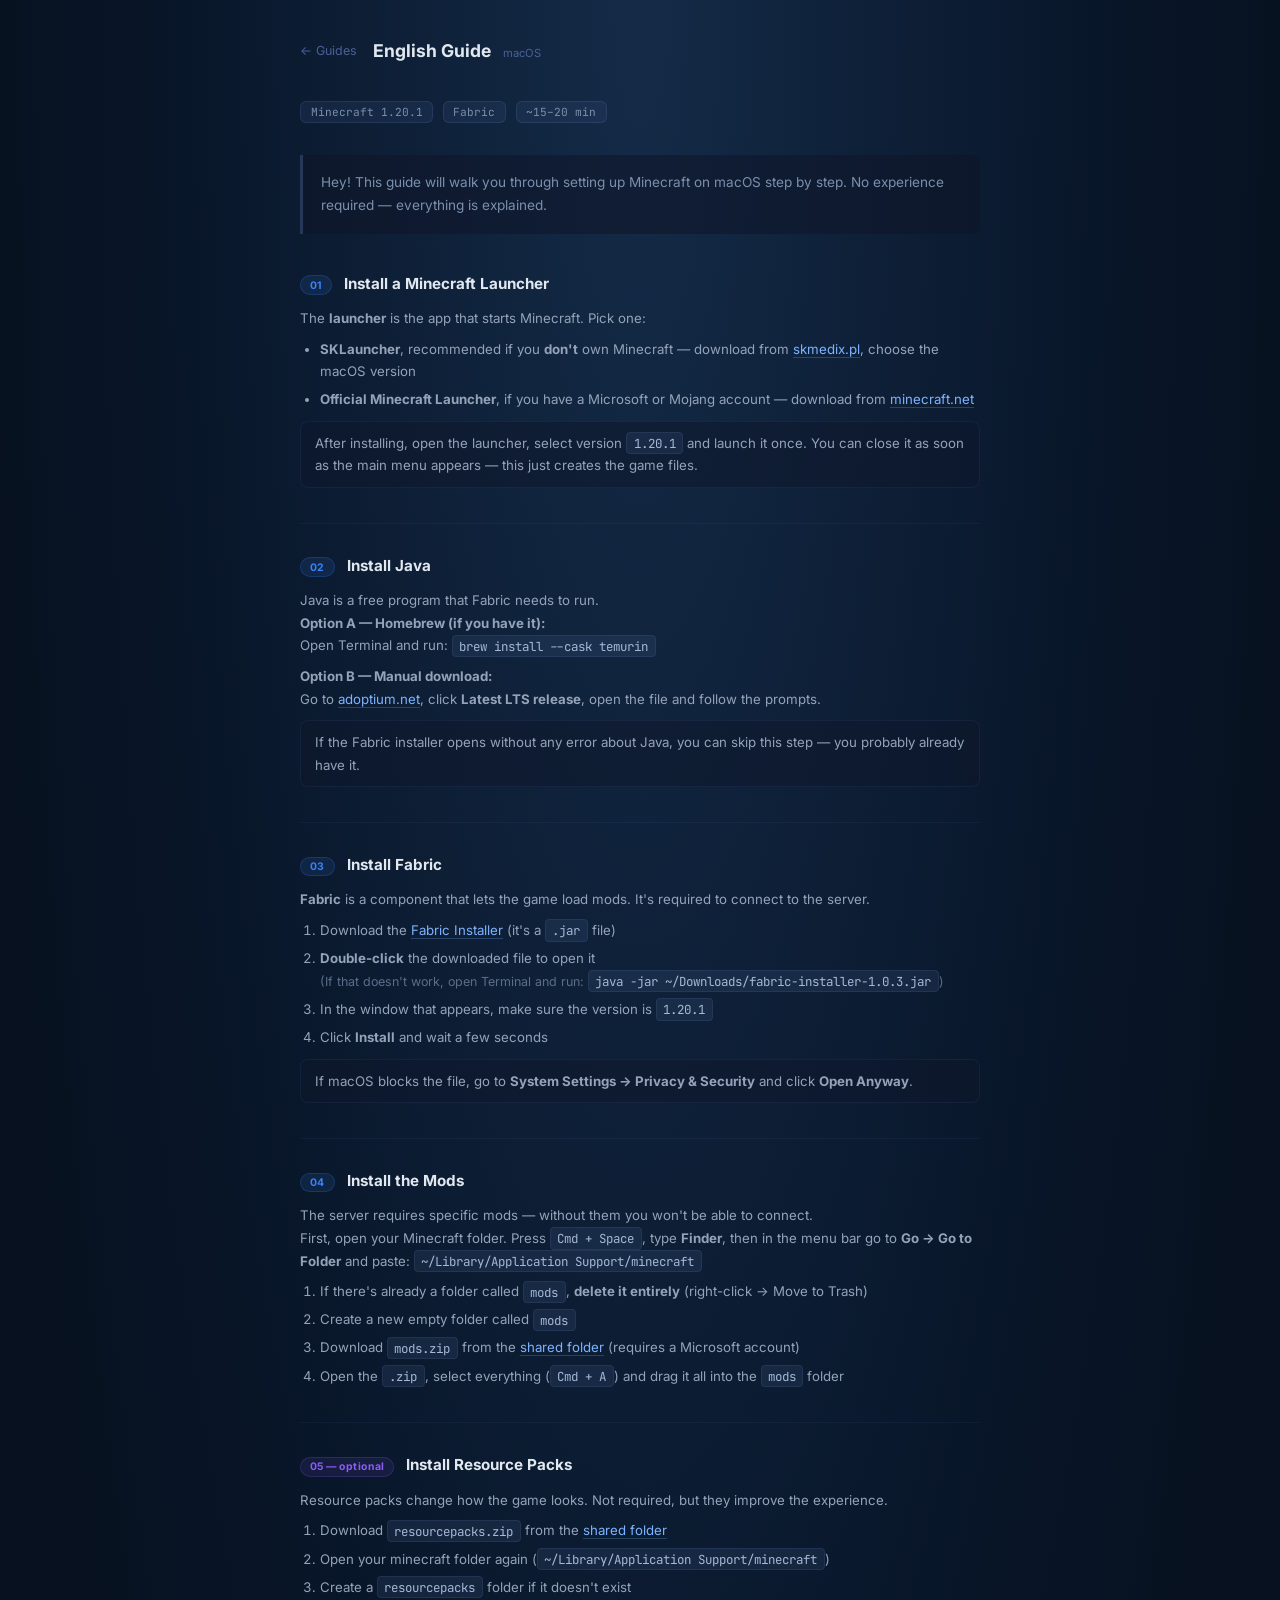
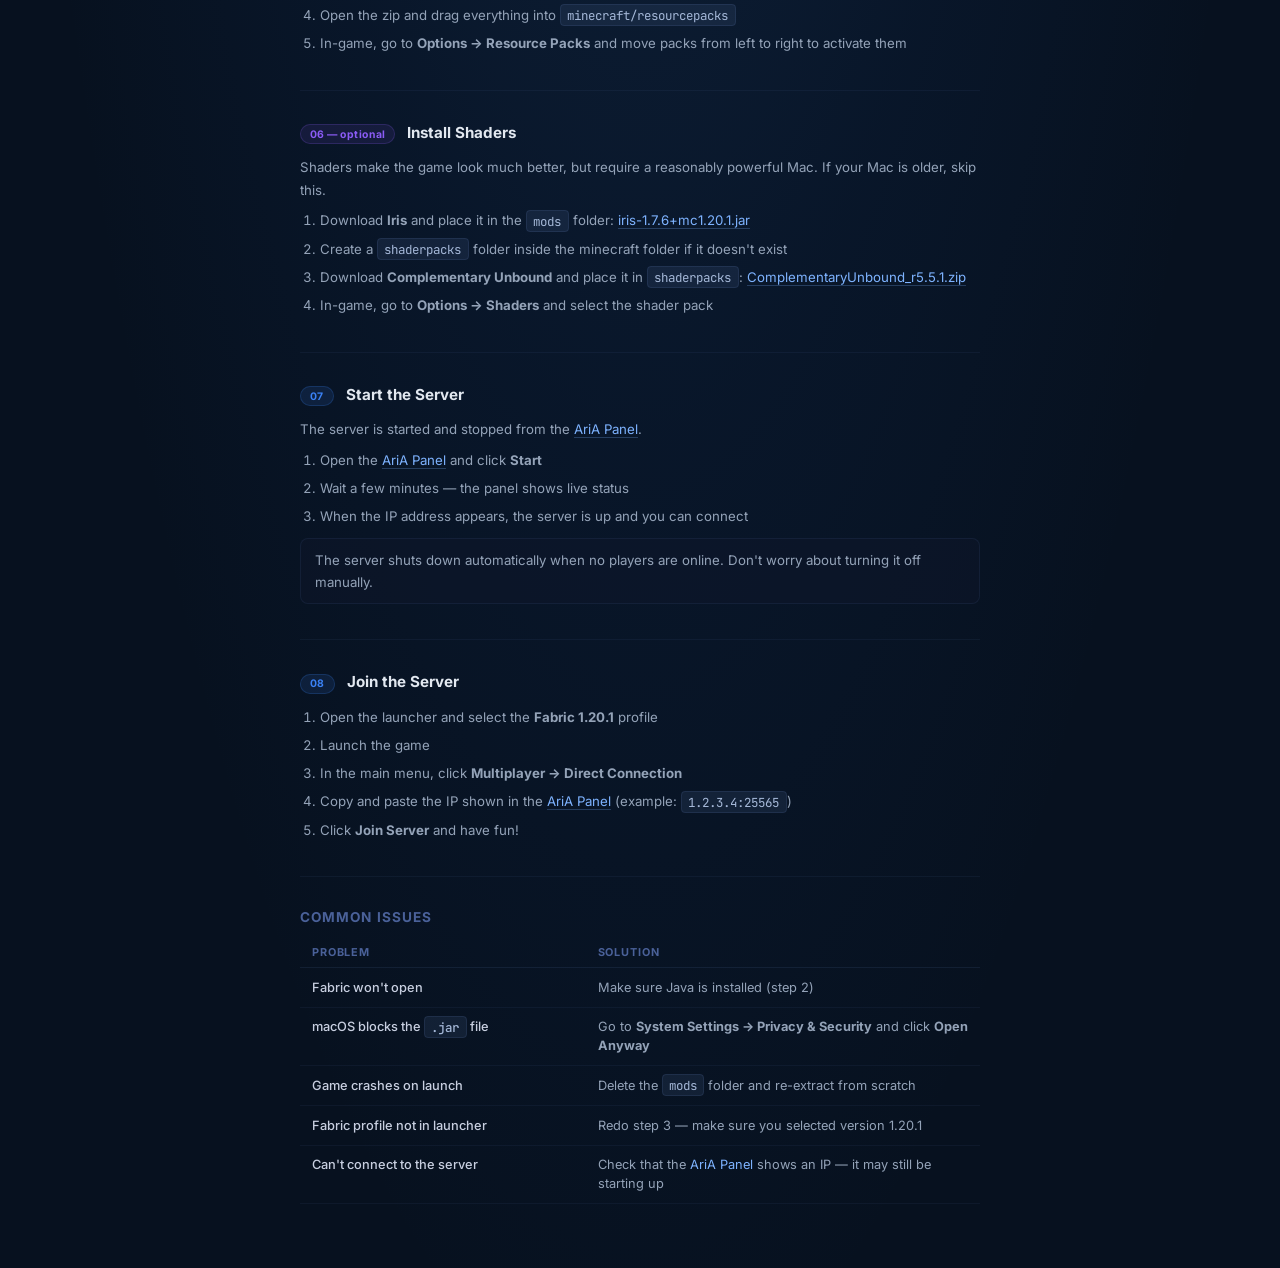
==== en-mac.html @ d8886e95 "Add setup guides site" ====
<!doctype html>
<html lang="en">
<head>
  <meta charset="utf-8">
  <meta name="viewport" content="width=device-width, initial-scale=1">
  <title>English Guide Mac — AriA Server</title>
  <link rel="stylesheet" href="style.css">
</head>
<body>
  <div class="guide-wrap">
    <div class="guide-header">
      <a class="back-link" href="index.html">&#8592; Guides</a>
      <span class="guide-title">English Guide <span class="os-tag">macOS</span></span>
    </div>

    <div class="meta">
      <span>Minecraft 1.20.1</span>
      <span>Fabric</span>
      <span>~15–20 min</span>
    </div>

    <p class="intro">Hey! This guide will walk you through setting up Minecraft on macOS step by step. No experience required — everything is explained.</p>

    <div class="step">
      <div class="step-header"><span class="step-num">01</span><h2>Install a Minecraft Launcher</h2></div>
      <p>The <strong>launcher</strong> is the app that starts Minecraft. Pick one:</p>
      <ul>
        <li><strong>SKLauncher</strong>, recommended if you <strong>don't</strong> own Minecraft — download from <a href="https://skmedix.pl/" target="_blank" rel="noopener">skmedix.pl</a>, choose the macOS version</li>
        <li><strong>Official Minecraft Launcher</strong>, if you have a Microsoft or Mojang account — download from <a href="https://www.minecraft.net/en-us/download" target="_blank" rel="noopener">minecraft.net</a></li>
      </ul>
      <p class="note">After installing, open the launcher, select version <code>1.20.1</code> and launch it once. You can close it as soon as the main menu appears — this just creates the game files.</p>
    </div>

    <hr class="divider">

    <div class="step">
      <div class="step-header"><span class="step-num">02</span><h2>Install Java</h2></div>
      <p>Java is a free program that Fabric needs to run.</p>
      <p><strong>Option A — Homebrew (if you have it):</strong><br>
      Open Terminal and run: <code>brew install --cask temurin</code></p>
      <p style="margin-top:0.5rem;"><strong>Option B — Manual download:</strong><br>
      Go to <a href="https://adoptium.net/" target="_blank" rel="noopener">adoptium.net</a>, click <strong>Latest LTS release</strong>, open the file and follow the prompts.</p>
      <p class="note">If the Fabric installer opens without any error about Java, you can skip this step — you probably already have it.</p>
    </div>

    <hr class="divider">

    <div class="step">
      <div class="step-header"><span class="step-num">03</span><h2>Install Fabric</h2></div>
      <p><strong>Fabric</strong> is a component that lets the game load mods. It's required to connect to the server.</p>
      <ol>
        <li>Download the <a href="https://maven.fabricmc.net/net/fabricmc/fabric-installer/1.0.3/fabric-installer-1.0.3.jar">Fabric Installer</a> (it's a <code>.jar</code> file)</li>
        <li><strong>Double-click</strong> the downloaded file to open it<br>
        <span style="font-size:0.78rem;color:#5a6e8a;">(If that doesn't work, open Terminal and run: <code>java -jar ~/Downloads/fabric-installer-1.0.3.jar</code>)</span></li>
        <li>In the window that appears, make sure the version is <code>1.20.1</code></li>
        <li>Click <strong>Install</strong> and wait a few seconds</li>
      </ol>
      <p class="note">If macOS blocks the file, go to <strong>System Settings → Privacy & Security</strong> and click <strong>Open Anyway</strong>.</p>
    </div>

    <hr class="divider">

    <div class="step">
      <div class="step-header"><span class="step-num">04</span><h2>Install the Mods</h2></div>
      <p>The server requires specific mods — without them you won't be able to connect.</p>
      <p style="margin-bottom:0.5rem;">First, open your Minecraft folder. Press <code>Cmd + Space</code>, type <strong>Finder</strong>, then in the menu bar go to <strong>Go → Go to Folder</strong> and paste: <code>~/Library/Application Support/minecraft</code></p>
      <ol>
        <li>If there's already a folder called <code>mods</code>, <strong>delete it entirely</strong> (right-click → Move to Trash)</li>
        <li>Create a new empty folder called <code>mods</code></li>
        <li>Download <code>mods.zip</code> from the <a href="https://1drv.ms/f/c/065897bd642782c8/EjrP1DBPqGpLsBY0MtgaA4QBK0Mirq6CyuJGV2kWlkpRyw?e=64qIxT" target="_blank" rel="noopener">shared folder</a> (requires a Microsoft account)</li>
        <li>Open the <code>.zip</code>, select everything (<code>Cmd + A</code>) and drag it all into the <code>mods</code> folder</li>
      </ol>
    </div>

    <hr class="divider">

    <div class="step step-optional">
      <div class="step-header"><span class="step-num">05 — optional</span><h2>Install Resource Packs</h2></div>
      <p>Resource packs change how the game looks. Not required, but they improve the experience.</p>
      <ol>
        <li>Download <code>resourcepacks.zip</code> from the <a href="https://1drv.ms/f/c/065897bd642782c8/EjrP1DBPqGpLsBY0MtgaA4QBK0Mirq6CyuJGV2kWlkpRyw?e=64qIxT" target="_blank" rel="noopener">shared folder</a></li>
        <li>Open your minecraft folder again (<code>~/Library/Application Support/minecraft</code>)</li>
        <li>Create a <code>resourcepacks</code> folder if it doesn't exist</li>
        <li>Open the zip and drag everything into <code>minecraft/resourcepacks</code></li>
        <li>In-game, go to <strong>Options → Resource Packs</strong> and move packs from left to right to activate them</li>
      </ol>
    </div>

    <hr class="divider">

    <div class="step step-optional">
      <div class="step-header"><span class="step-num">06 — optional</span><h2>Install Shaders</h2></div>
      <p>Shaders make the game look much better, but require a reasonably powerful Mac. If your Mac is older, skip this.</p>
      <ol>
        <li>Download <strong>Iris</strong> and place it in the <code>mods</code> folder: <a href="https://cdn.modrinth.com/data/YL57xq9U/versions/s5eFLITc/iris-1.7.6%2Bmc1.20.1.jar">iris-1.7.6+mc1.20.1.jar</a></li>
        <li>Create a <code>shaderpacks</code> folder inside the minecraft folder if it doesn't exist</li>
        <li>Download <strong>Complementary Unbound</strong> and place it in <code>shaderpacks</code>: <a href="https://cdn.modrinth.com/data/R6NEzAwj/versions/1ng9gVp7/ComplementaryUnbound_r5.5.1.zip">ComplementaryUnbound_r5.5.1.zip</a></li>
        <li>In-game, go to <strong>Options → Shaders</strong> and select the shader pack</li>
      </ol>
    </div>

    <hr class="divider">

    <div class="step">
      <div class="step-header"><span class="step-num">07</span><h2>Start the Server</h2></div>
      <p>The server is started and stopped from the <a href="https://aria-mc-server-972697371927.europe-west8.run.app/" target="_blank" rel="noopener">AriA Panel</a>.</p>
      <ol>
        <li>Open the <a href="https://aria-mc-server-972697371927.europe-west8.run.app/" target="_blank" rel="noopener">AriA Panel</a> and click <strong>Start</strong></li>
        <li>Wait a few minutes — the panel shows live status</li>
        <li>When the IP address appears, the server is up and you can connect</li>
      </ol>
      <p class="note">The server shuts down automatically when no players are online. Don't worry about turning it off manually.</p>
    </div>

    <hr class="divider">

    <div class="step">
      <div class="step-header"><span class="step-num">08</span><h2>Join the Server</h2></div>
      <ol>
        <li>Open the launcher and select the <strong>Fabric 1.20.1</strong> profile</li>
        <li>Launch the game</li>
        <li>In the main menu, click <strong>Multiplayer → Direct Connection</strong></li>
        <li>Copy and paste the IP shown in the <a href="https://aria-mc-server-972697371927.europe-west8.run.app/" target="_blank" rel="noopener">AriA Panel</a> (example: <code>1.2.3.4:25565</code>)</li>
        <li>Click <strong>Join Server</strong> and have fun!</li>
      </ol>
    </div>

    <hr class="divider">

    <h2 style="font-size:0.85rem;color:#4a6199;letter-spacing:0.08em;text-transform:uppercase;margin-bottom:0.75rem;">Common Issues</h2>
    <table class="trouble-table">
      <thead><tr><th>Problem</th><th>Solution</th></tr></thead>
      <tbody>
        <tr><td>Fabric won't open</td><td>Make sure Java is installed (step 2)</td></tr>
        <tr><td>macOS blocks the <code>.jar</code> file</td><td>Go to <strong>System Settings → Privacy & Security</strong> and click <strong>Open Anyway</strong></td></tr>
        <tr><td>Game crashes on launch</td><td>Delete the <code>mods</code> folder and re-extract from scratch</td></tr>
        <tr><td>Fabric profile not in launcher</td><td>Redo step 3 — make sure you selected version 1.20.1</td></tr>
        <tr><td>Can't connect to the server</td><td>Check that the <a href="https://aria-mc-server-972697371927.europe-west8.run.app/">AriA Panel</a> shows an IP — it may still be starting up</td></tr>
      </tbody>
    </table>
  </div>
</body>
</html>
---- style.css ----
@import url('https://fonts.googleapis.com/css2?family=Inter:wght@400;600;700&family=JetBrains+Mono:wght@400;600&display=swap');

*, *::before, *::after { box-sizing: border-box; margin: 0; padding: 0; }

body {
  font-family: 'Inter', system-ui, sans-serif;
  background: #07111f;
  color: #c8cfe0;
  min-height: 100vh;
  background-image: radial-gradient(ellipse at 50% 0%, rgba(80, 160, 255, 0.18) 0%, rgba(30, 90, 180, 0.07) 50%, transparent 75%);
  padding: 2.5rem 1rem 4rem;
}

/* ── Index page ── */
.index-wrap {
  max-width: 400px;
  margin: 0 auto;
  text-align: center;
}

.brand {
  font-size: 2.6rem;
  font-weight: 700;
  letter-spacing: 0.18em;
  background: linear-gradient(135deg, #7eb3ff 0%, #a78bfa 100%);
  -webkit-background-clip: text;
  -webkit-text-fill-color: transparent;
  background-clip: text;
  margin-bottom: 0.25rem;
}

.index-subtitle {
  font-size: 0.78rem;
  color: #5a6e8a;
  margin-bottom: 2.5rem;
  letter-spacing: 0.04em;
}

.guide-cards {
  display: flex;
  flex-direction: column;
  gap: 0.65rem;
}

.guide-card {
  display: flex;
  align-items: center;
  gap: 0.85rem;
  padding: 0.85rem 1.1rem;
  background: rgba(15, 23, 42, 0.95);
  border: 1px solid rgba(99, 130, 190, 0.13);
  border-radius: 12px;
  text-decoration: none;
  color: #c8cfe0;
  transition: border-color 0.15s, background 0.15s;
  box-shadow: 0 4px 20px rgba(0,0,0,0.3);
}
.guide-card:hover { border-color: rgba(99, 130, 190, 0.35); background: rgba(20, 32, 58, 0.98); }
.guide-card .flag { font-size: 1.4rem; flex-shrink: 0; }
.guide-card .info { text-align: left; }
.guide-card .title { font-size: 0.9rem; font-weight: 600; color: #e2e8f0; }
.guide-card .os { font-size: 0.7rem; color: #4a6199; margin-top: 0.1rem; }

/* ── Guide page ── */
.guide-wrap {
  max-width: 680px;
  margin: 0 auto;
}

.guide-header {
  display: flex;
  align-items: center;
  gap: 1rem;
  margin-bottom: 2.5rem;
}

.back-link {
  font-size: 0.78rem;
  color: #4a6199;
  text-decoration: none;
  display: flex;
  align-items: center;
  gap: 0.3rem;
  transition: color 0.15s;
  flex-shrink: 0;
}
.back-link:hover { color: #7a8fac; }

.guide-title {
  font-size: 1.1rem;
  font-weight: 700;
  color: #e2e8f0;
}
.guide-title .os-tag {
  font-size: 0.7rem;
  font-weight: 400;
  color: #4a6199;
  margin-left: 0.5rem;
}

.meta {
  display: flex;
  gap: 0.6rem;
  flex-wrap: wrap;
  margin-bottom: 2rem;
}
.meta span {
  font-family: 'JetBrains Mono', monospace;
  font-size: 0.7rem;
  background: rgba(99, 130, 190, 0.1);
  border: 1px solid rgba(99, 130, 190, 0.18);
  border-radius: 6px;
  padding: 0.2rem 0.6rem;
  color: #7a8fac;
}

.intro {
  font-size: 0.85rem;
  color: #7a8fac;
  line-height: 1.7;
  margin-bottom: 2.5rem;
  padding: 1rem 1.1rem;
  background: rgba(15, 23, 42, 0.6);
  border-left: 3px solid rgba(99, 130, 190, 0.3);
  border-radius: 0 8px 8px 0;
}

.step {
  margin-bottom: 2.2rem;
}

.step-header {
  display: flex;
  align-items: baseline;
  gap: 0.75rem;
  margin-bottom: 0.75rem;
}

.step-num {
  font-size: 0.65rem;
  font-weight: 700;
  color: #3b82f6;
  background: rgba(59, 130, 246, 0.12);
  border: 1px solid rgba(59, 130, 246, 0.2);
  border-radius: 20px;
  padding: 0.15rem 0.55rem;
  letter-spacing: 0.05em;
  flex-shrink: 0;
}

.step h2 {
  font-size: 0.95rem;
  font-weight: 700;
  color: #e2e8f0;
}

.step-optional .step-num {
  color: #8b5cf6;
  background: rgba(139, 92, 246, 0.1);
  border-color: rgba(139, 92, 246, 0.2);
}

.step p, .step li {
  font-size: 0.83rem;
  color: #94a3b8;
  line-height: 1.7;
}

.step ul, .step ol {
  padding-left: 1.25rem;
  margin-top: 0.5rem;
  display: flex;
  flex-direction: column;
  gap: 0.35rem;
}

.step a { color: #7eb3ff; text-decoration: none; border-bottom: 1px solid rgba(126,179,255,0.25); transition: color 0.15s, border-color 0.15s; }
.step a:hover { color: #a5c8ff; border-color: rgba(165,200,255,0.5); }

code {
  font-family: 'JetBrains Mono', monospace;
  font-size: 0.78rem;
  background: rgba(99, 130, 190, 0.12);
  border: 1px solid rgba(99, 130, 190, 0.15);
  border-radius: 4px;
  padding: 0.1rem 0.4rem;
  color: #a5b8d8;
}

.note {
  font-size: 0.78rem;
  color: #5a6e8a;
  background: rgba(15, 23, 42, 0.5);
  border: 1px solid rgba(99, 130, 190, 0.1);
  border-radius: 8px;
  padding: 0.6rem 0.9rem;
  margin-top: 0.65rem;
  line-height: 1.6;
}
.note a { color: #5a7aaa; border-bottom: 1px solid rgba(90, 122, 170, 0.25); }

.divider {
  border: none;
  border-top: 1px solid rgba(99, 130, 190, 0.08);
  margin: 2rem 0;
}

/* ── Troubleshooting table ── */
.trouble-table {
  width: 100%;
  border-collapse: collapse;
  font-size: 0.8rem;
  margin-top: 0.75rem;
}
.trouble-table th {
  text-align: left;
  padding: 0.5rem 0.75rem;
  color: #4a6199;
  font-size: 0.68rem;
  letter-spacing: 0.08em;
  text-transform: uppercase;
  border-bottom: 1px solid rgba(99, 130, 190, 0.12);
}
.trouble-table td {
  padding: 0.6rem 0.75rem;
  color: #94a3b8;
  border-bottom: 1px solid rgba(99, 130, 190, 0.07);
  vertical-align: top;
  line-height: 1.5;
}
.trouble-table td:first-child { color: #c8cfe0; font-weight: 500; width: 42%; }
.trouble-table a { color: #7eb3ff; text-decoration: none; }
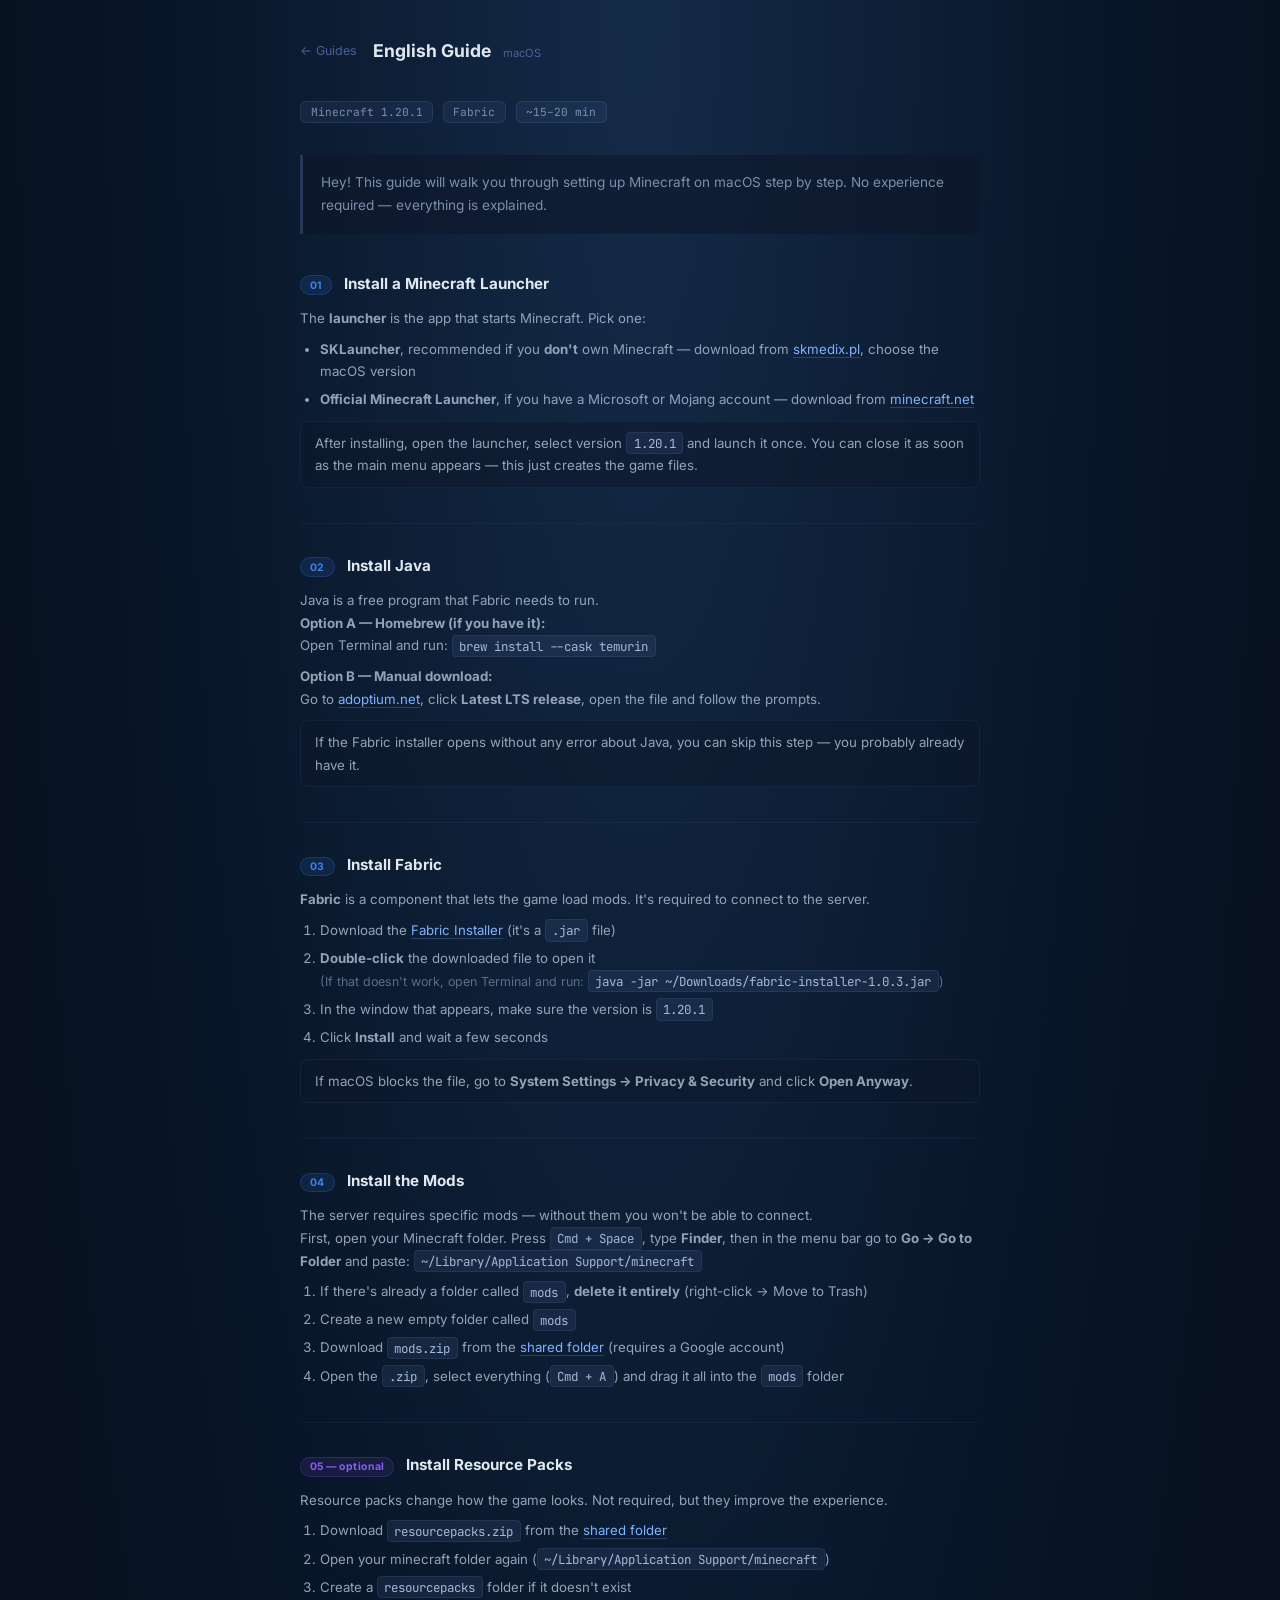
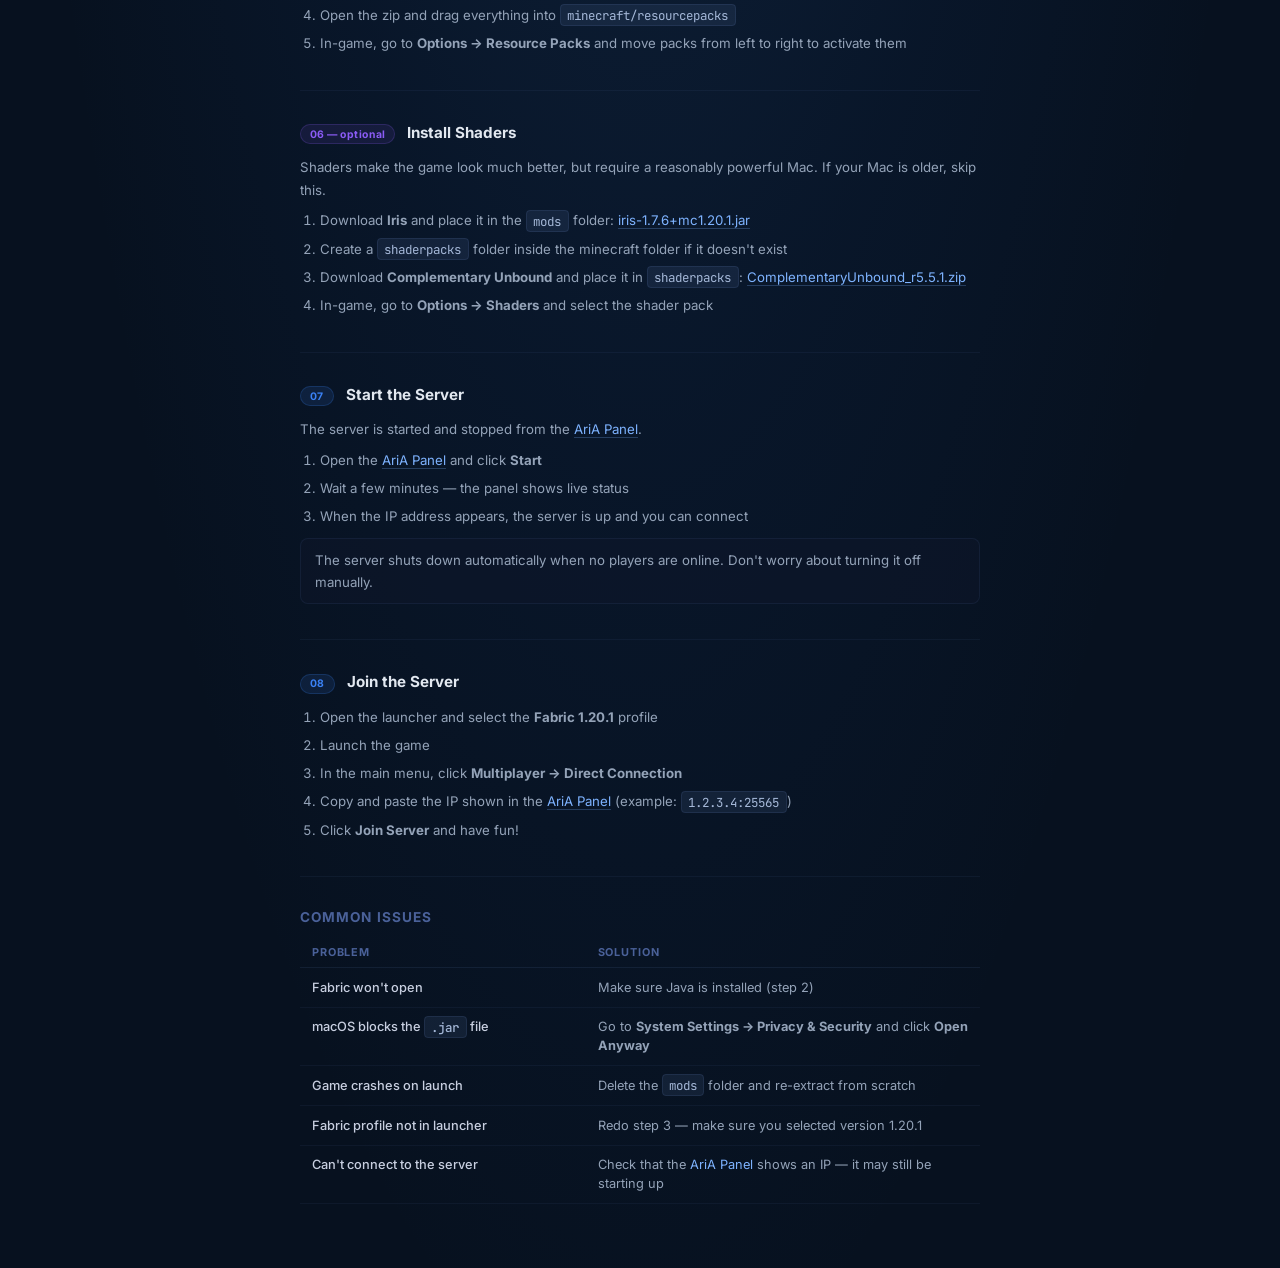
==== commit 4f377446: "Update shared drive link to Google Drive" ====
--- a/en-mac.html
+++ b/en-mac.html
@@ -67,7 +67,7 @@
       <ol>
         <li>If there's already a folder called <code>mods</code>, <strong>delete it entirely</strong> (right-click → Move to Trash)</li>
         <li>Create a new empty folder called <code>mods</code></li>
-        <li>Download <code>mods.zip</code> from the <a href="https://1drv.ms/f/c/065897bd642782c8/EjrP1DBPqGpLsBY0MtgaA4QBK0Mirq6CyuJGV2kWlkpRyw?e=64qIxT" target="_blank" rel="noopener">shared folder</a> (requires a Microsoft account)</li>
+        <li>Download <code>mods.zip</code> from the <a href="https://drive.google.com/drive/folders/1PGz6Pj-zHA_SCj3PurE3ThTkz9V7AP9N?usp=sharing" target="_blank" rel="noopener">shared folder</a> (requires a Google account)</li>
         <li>Open the <code>.zip</code>, select everything (<code>Cmd + A</code>) and drag it all into the <code>mods</code> folder</li>
       </ol>
     </div>
--- a/style.css
+++ b/style.css
@@ -230,3 +230,6 @@
 }
 .trouble-table td:first-child { color: #c8cfe0; font-weight: 500; width: 42%; }
 .trouble-table a { color: #7eb3ff; text-decoration: none; }
+
+.trouble-title { font-size: 0.85rem; color: #4a6199; letter-spacing: 0.08em; text-transform: uppercase; margin-bottom: 0.75rem; }
+.brand { font-size: 2.6rem; font-weight: 700; letter-spacing: 0.18em; background: linear-gradient(135deg, #7eb3ff 0%, #a78bfa 100%); -webkit-background-clip: text; -webkit-text-fill-color: transparent; background-clip: text; }
